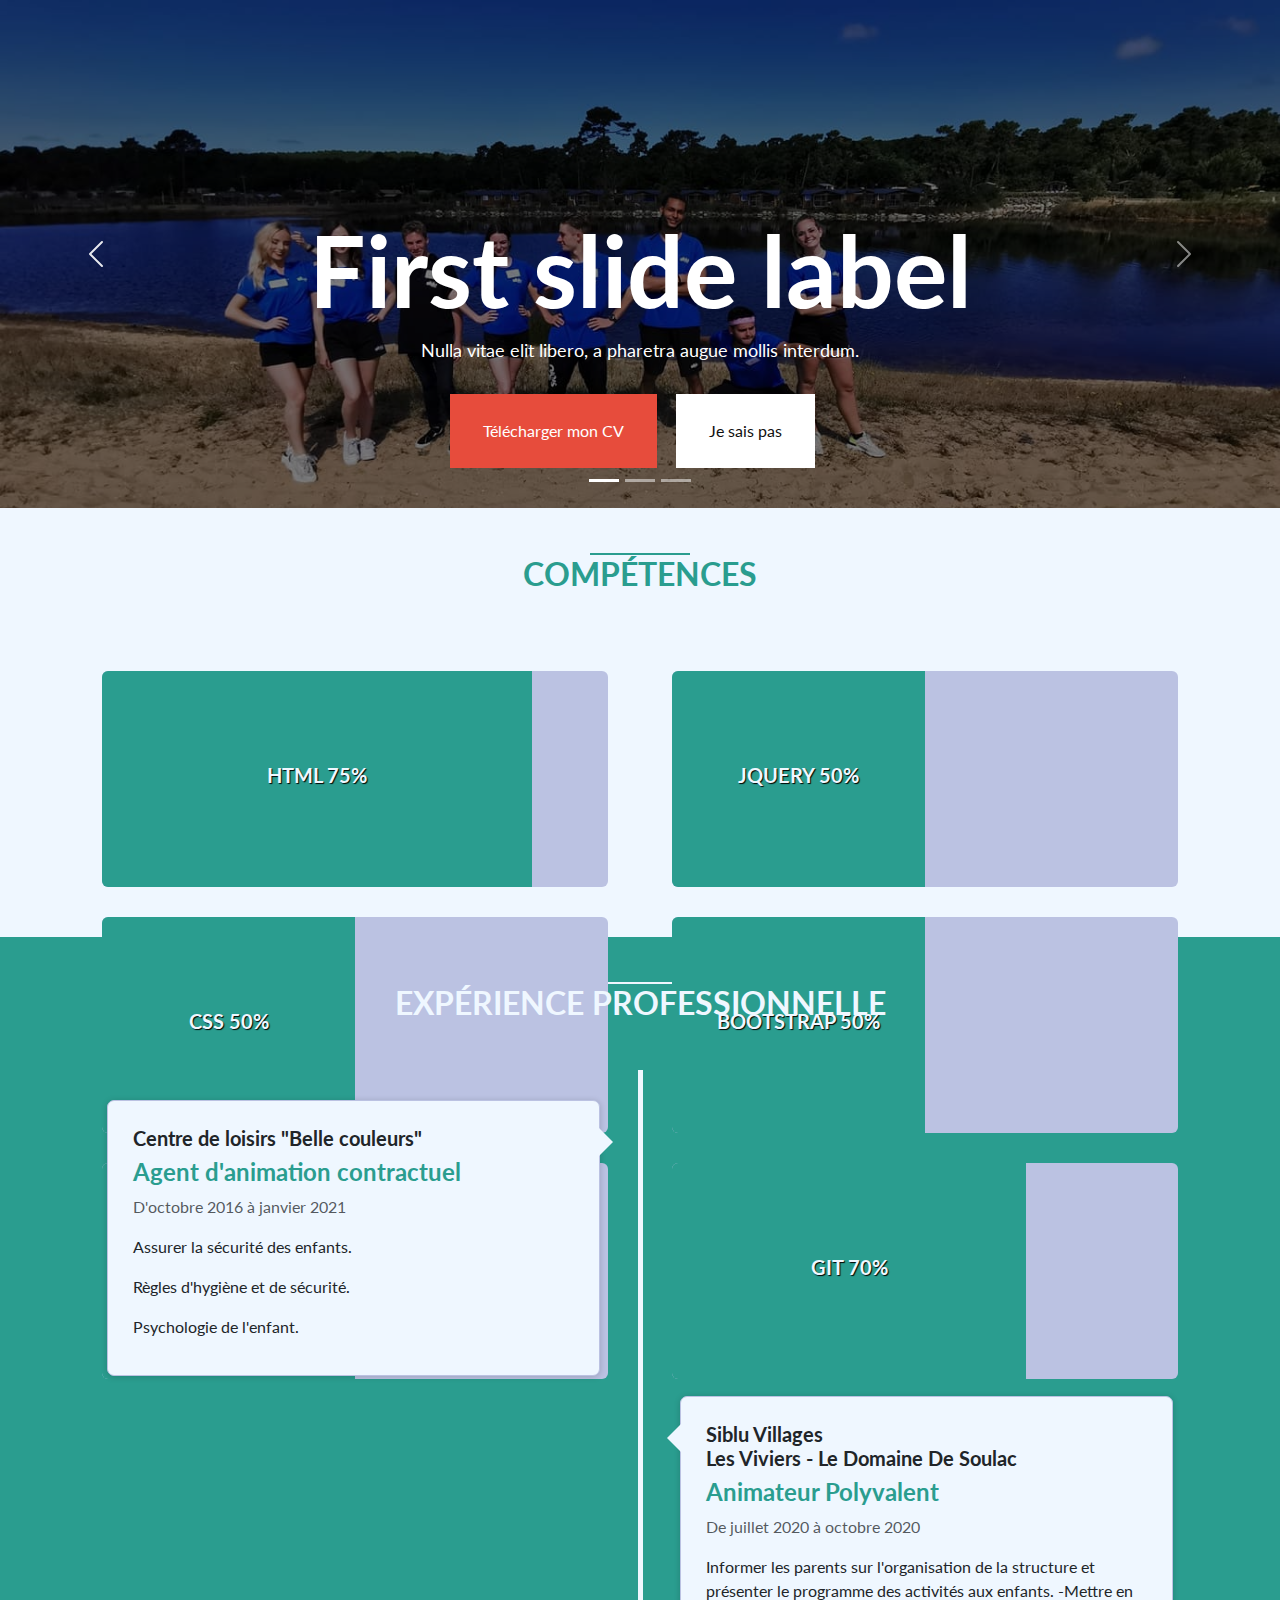
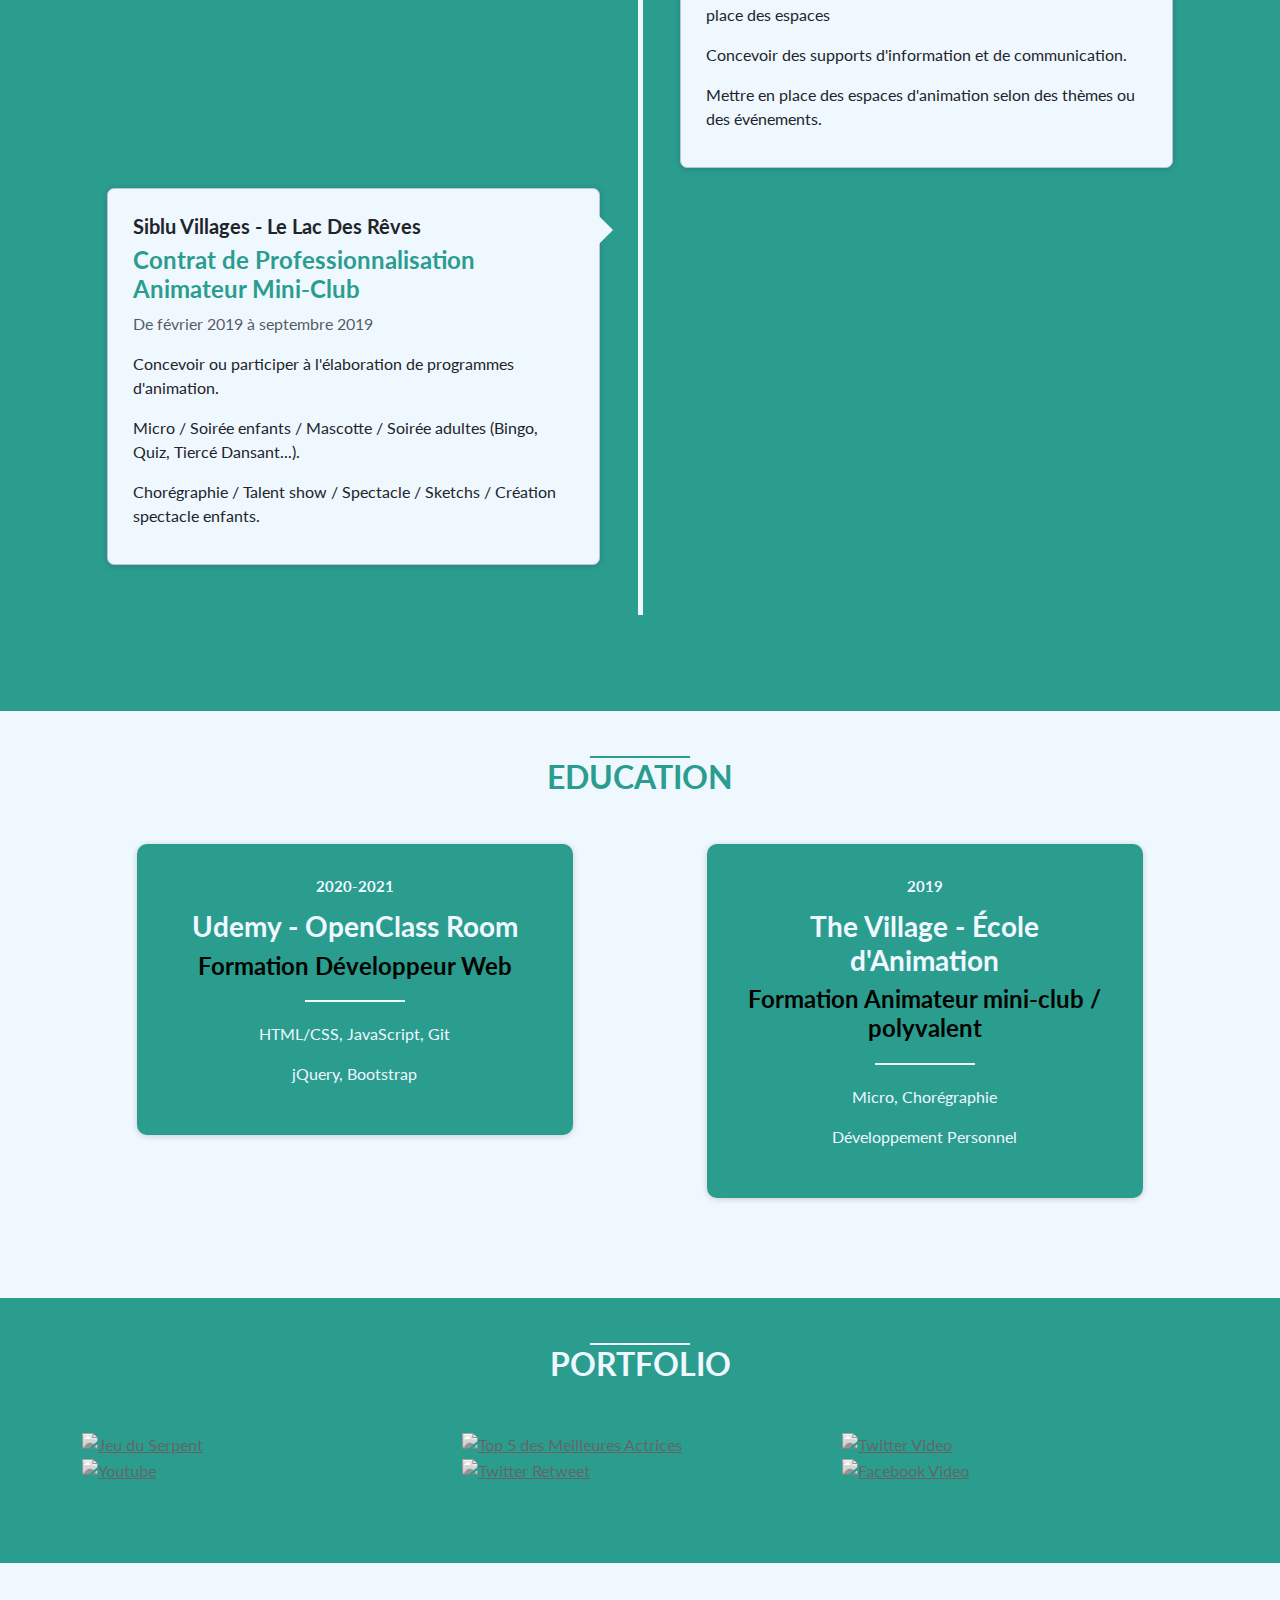
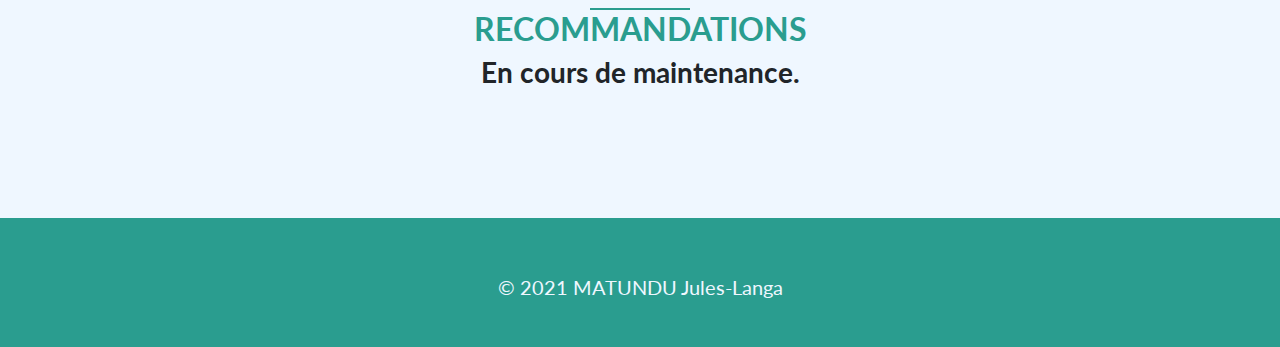
==== SiteAnim/anim.html @ 3e9ed176 "-Réorganisation des fichiers. -Modif transition. Modit site dev : Porfolio, Ajout btn accueil sur na" ====
<!DOCTYPE html>
<html lang="en">
  <head>
    <meta charset="UTF-8" />
    <meta name="viewport" content="width=device-width, initial-scale=1.0" />
    <script src="https://ajax.googleapis.com/ajax/libs/jquery/3.5.1/jquery.min.js"></script>
    <link
      href="https://cdn.jsdelivr.net/npm/bootstrap@5.0.0-beta1/dist/css/bootstrap.min.css"
      rel="stylesheet"
    />
    <script src="https://cdn.jsdelivr.net/npm/bootstrap@5.0.0-beta1/dist/js/bootstrap.bundle.min.js"></script>
    <link
      href="http://fonts.googleapis.com/css?family=Lato"
      rel="stylesheet"
      type="text/css"
    />
    <link rel="stylesheet" href="styleAnim.css" />
    <script src="script.js"></script>
    <link rel="stylesheet" href="plugins/Animsition/animsition.min.css" />
    <script src="plugins/Animsition/animsition.min.js"></script>
    <title>CV Animation - Matundu Jules</title>
  </head>
  <body
    class="animsition"
    data-animsition-in-class="fade-in-right"
    data-animsition-in-duration="1000"
    data-animsition-out-class="fade-out-right"
    data-animsition-out-duration="800"
  >
    <!-- CAROUSEL -->
    <div
      id="carouselExampleCaptions"
      class="carousel slide"
      data-bs-ride="carousel"
    >
      <ol class="carousel-indicators">
        <li
          data-bs-target="#carouselExampleCaptions"
          data-bs-slide-to="0"
          class="active"
        ></li>
        <li data-bs-target="#carouselExampleCaptions" data-bs-slide-to="1"></li>
        <li data-bs-target="#carouselExampleCaptions" data-bs-slide-to="2"></li>
      </ol>
      <div class="carousel-inner">
        <div class="carousel-item active item">
          <img src="img/banniereCV1.jpg" class="d-block w-100" alt="..." />
          <div class="carousel-caption d-none d-md-block">
            <h5>First slide label</h5>
            <p>Nulla vitae elit libero, a pharetra augue mollis interdum.</p>

            <div class="slider-btn">
              <button class="btn btn-1">Télécharger mon CV</button>
              <button class="btn btn-2">Je sais pas</button>
            </div>
          </div>
        </div>
        <div class="carousel-item item">
          <img src="img/banniereCV2.jpg" class="d-block w-100" alt="..." />
          <div class="carousel-caption d-none d-md-block">
            <h5>Second slide label</h5>
            <p>Lorem ipsum dolor sit amet, consectetur adipiscing elit.</p>

            <div class="slider-btn">
              <button class="btn btn-1">Télécharger mon CV</button>
              <button class="btn btn-2">Je sais pas</button>
            </div>
          </div>
        </div>
        <div class="carousel-item item">
          <img src="img/banniereCV3.jpg" class="d-block w-100" alt="..." />
          <div class="carousel-caption d-none d-md-block">
            <h5>Third slide label</h5>
            <p>Praesent commodo magna, vel scelerisque nisl consectetur.</p>

            <div class="slider-btn">
              <button class="btn btn-1">Télécharger mon CV</button>
              <button class="btn btn-2">Je sais pas</button>
            </div>
          </div>
        </div>
      </div>
      <a
        class="carousel-control-prev"
        href="#carouselExampleCaptions"
        role="button"
        data-bs-slide="prev"
      >
        <span class="carousel-control-prev-icon" aria-hidden="true"></span>
        <span class="visually-hidden">Previous</span>
      </a>
      <a
        class="carousel-control-next"
        href="#carouselExampleCaptions"
        role="button"
        data-bs-slide="next"
      >
        <span class="carousel-control-next-icon" aria-hidden="true"></span>
        <span class="visually-hidden">Next</span>
      </a>
    </div>
    <section id="skills" class="startHide">
      <div class="green-divider"></div>
      <div class="heading">
        <h2>Compétences</h2>
      </div>
      <div class="container">
        <div class="row">
          <div class="col-md-6">
            <div class="progress">
              <div
                class="progress-bar"
                role="progressbar"
                aria-valuenow="75"
                aria-valuemin="0"
                aria-valuemax="100"
                style="width: 85%"
              >
                <h5>HTML 75%</h5>
              </div>
            </div>
            <div class="progress">
              <div
                class="progress-bar"
                role="progressbar"
                aria-valuenow="50"
                aria-valuemin="0"
                aria-valuemax="100"
                style="width: 50%"
              >
                <h5>CSS 50%</h5>
              </div>
            </div>
            <div class="progress">
              <div
                class="progress-bar"
                role="progressbar"
                aria-valuenow="50"
                aria-valuemin="0"
                aria-valuemax="100"
                style="width: 50%"
              >
                <h5>JAVASCRIPT 50%</h5>
              </div>
            </div>
          </div>
          <div class="col-md-6">
            <div class="progress">
              <div
                class="progress-bar"
                role="progressbar"
                aria-valuenow="50"
                aria-valuemin="0"
                aria-valuemax="100"
                style="width: 50%"
              >
                <h5>JQUERY 50%</h5>
              </div>
            </div>
            <div class="progress">
              <div
                class="progress-bar"
                role="progressbar"
                aria-valuenow="50"
                aria-valuemin="0"
                aria-valuemax="100"
                style="width: 50%"
              >
                <h5>BOOTSTRAP 50%</h5>
              </div>
            </div>
            <div class="progress">
              <div
                class="progress-bar"
                role="progressbar"
                aria-valuenow="70"
                aria-valuemin="0"
                aria-valuemax="100"
                style="width: 70%"
              >
                <h5>GIT 70%</h5>
              </div>
            </div>
          </div>
        </div>
      </div>
    </section>

    <section id="experience" class="startHide">
      <div class="container">
        <div class="white-divider"></div>
        <div class="heading">
          <h2>Expérience Professionnelle</h2>
        </div>
        <ul class="timeline">
          <li>
            <div class="timeline-badge">
              <span class="glyphicon glyphicon-briefcase"></span>
            </div>
            <div class="timeline-panel-container">
              <div class="timeline-panel">
                <div class="timeline-heading">
                  <h3>Centre de loisirs "Belle couleurs"</h3>
                  <h4>Agent d'animation contractuel</h4>
                  <p class="text-muted">
                    <small class="glyphicon glyphicon-time"></small> D'octobre
                    2016 à janvier 2021
                  </p>
                </div>
                <div class="timeline-body">
                  <p>Assurer la sécurité des enfants.</p>
                  <p>Règles d'hygiène et de sécurité.</p>
                  <p>Psychologie de l'enfant.</p>
                </div>
              </div>
            </div>
          </li>
          <li>
            <div class="timeline-badge">
              <span class="glyphicon glyphicon-briefcase"></span>
            </div>
            <div class="timeline-panel-container-inverted">
              <div class="timeline-panel">
                <div class="timeline-heading">
                  <h3>
                    Siblu Villages<br />
                    Les Viviers - Le Domaine De Soulac
                  </h3>
                  <h4>Animateur Polyvalent</h4>
                  <p class="text-muted">
                    <small class="glyphicon glyphicon-time"></small> De juillet
                    2020 à octobre 2020
                  </p>
                </div>
                <div class="timeline-body">
                  <p>
                    Informer les parents sur l'organisation de la structure et
                    présenter le programme des activités aux enfants. -Mettre en
                    place des espaces
                  </p>
                  <p>
                    Concevoir des supports d'information et de communication.
                  </p>
                  <p>
                    Mettre en place des espaces d'animation selon des thèmes ou
                    des événements.
                  </p>
                </div>
              </div>
            </div>
          </li>
          <li>
            <div class="timeline-badge">
              <span class="glyphicon glyphicon-briefcase"></span>
            </div>
            <div class="timeline-panel-container">
              <div class="timeline-panel">
                <div class="timeline-heading">
                  <h3>Siblu Villages - Le Lac Des Rêves</h3>
                  <h4>
                    Contrat de Professionnalisation<br />Animateur Mini-Club
                  </h4>
                  <p class="text-muted">
                    <small class="glyphicon glyphicon-time"></small> De février
                    2019 à septembre 2019
                  </p>
                </div>
                <div class="timeline-body">
                  <p>
                    Concevoir ou participer à l'élaboration de programmes
                    d'animation.
                  </p>
                  <p>
                    Micro / Soirée enfants / Mascotte / Soirée adultes (Bingo,
                    Quiz, Tiercé Dansant...).
                  </p>
                  <p>
                    Chorégraphie / Talent show / Spectacle / Sketchs / Création
                    spectacle enfants.
                  </p>
                </div>
              </div>
            </div>
          </li>
        </ul>
      </div>
    </section>

    <section id="education" class="startHide">
      <div class="container">
        <div class="green-divider"></div>
        <div class="heading">
          <h2>Education</h2>
        </div>
        <div class="row">
          <div class="col-sm-6">
            <div class="education-block">
              <h5>2020-2021</h5>
              <span class="glyphicon glyphicon-education"></span>
              <h3>Udemy - OpenClass Room</h3>
              <h4>Formation Développeur Web</h4>
              <div class="white-divider"></div>
              <p>HTML/CSS, JavaScript, Git</p>
              <p>jQuery, Bootstrap</p>
            </div>
          </div>
          <div class="col-sm-6">
            <div class="education-block">
              <h5>2019</h5>
              <span class="glyphicon glyphicon-education"></span>
              <h3>The Village - École d'Animation</h3>
              <h4>Formation Animateur mini-club / polyvalent</h4>
              <div class="white-divider"></div>
              <p>Micro, Chorégraphie</p>
              <p>Développement Personnel</p>
            </div>
          </div>
        </div>
      </div>
    </section>

    <section id="portfolio" class="startHide">
      <div class="container">
        <div class="white-divider"></div>
        <div class="heading">
          <h2>Portfolio</h2>
        </div>

        <div class="row">
          <div class="col-sm-4">
            <a
              href="projets/Jeux - Snake/index.html"
              target="_blank"
              class="thumbnail"
            >
              <img src="img/snake.PNG" alt="Jeu du Serpent" />
            </a>
          </div>
          <div class="col-sm-4">
            <a
              href="projets/Projet_Top5MeilleuresActrices/index.html"
              target="_blank"
              class="thumbnail"
            >
              <img
                src="img/top5actrices.png"
                alt="Top 5 des Meilleures Actrices"
              />
            </a>
          </div>
          <div class="col-sm-4">
            <a href="http://www.twitter.com" target="_blank" class="thumbnail">
              <img src="img/twitter_video.png" alt="Twitter Video" />
            </a>
          </div>
        </div>

        <div class="row">
          <div class="col-sm-4">
            <a href="http://www.youtube.com" target="_blank" class="thumbnail">
              <img src="img/youtube.png" alt="Youtube" />
            </a>
          </div>
          <div class="col-sm-4">
            <a href="http://www.twitter.com" target="_blank" class="thumbnail">
              <img src="img/twitter_retweet.png" alt="Twitter Retweet" />
            </a>
          </div>
          <div class="col-sm-4">
            <a href="http://www.facebook.com" target="_blank" class="thumbnail">
              <img src="img/facebook_video.png" alt="Facebook Video" />
            </a>
          </div>
        </div>
      </div>
    </section>

    <section id="recommandations" class="startHide">
      <div class="container">
        <div class="green-divider"></div>
        <div class="heading">
          <h2>Recommandations</h2>
          <h3>En cours de maintenance.</h3>
        </div>
      </div>
    </section>

    <footer class="text-center startHide">
      <a href="#about"><span class="glyphicon glyphicon-chevron-up"></span></a>
      <h5>© 2021 MATUNDU Jules-Langa</h5>
    </footer>
  </body>
</html>
---- SiteAnim/styleAnim.css ----
/* GENERAL */

body {
  font-family: "Lato", sans-serif;
  background: #eff7ff;
}

h1,
h2,
h3,
h4,
h5,
h6 {
  font-weight: bold;
}

ul,
ol {
  list-style: none;
}

section {
  padding: 45px 0 80px 0;
}

section .heading {
  text-align: center;
  padding-bottom: 40px;
}
section .heading h2 {
  text-transform: uppercase;
}

.green-divider {
  width: 100px;
  height: 2px;
  background: #2a9d8f;
  margin: 0 auto;
}

.white-divider {
  width: 100px;
  height: 2px;
  background: #eff7ff;
  margin: 0 auto;
}

/* MENU */

/* --- CAROUSEL --- */
.item img {
  background: no-repeat center center;
  background-size: 100%;
}

.carousel-item::before {
  content: " ";
  display: block;
  position: absolute;
  top: 0;
  left: 0;
  bottom: 0;
  right: 0;
  background: #000;
  opacity: 0.5;
}

.carousel-caption {
}

.carousel-caption h5 {
  font-size: 100px;
  font-weight: 700;
}

.carousel-caption p {
  font-size: 18px;
  top: 2rem;
}

.slider-btn {
  margin-top: 30px;
}

.slider-btn .btn {
  background-color: #e74c3c;
  color: white;
  border-radius: 0;
  padding: 1.5rem 2rem;
  font-size: 1rem;
  margin-right: 15px;
}

.slider-btn .btn-2 {
  color: #111010;
  background-color: white;
}

/* SECTION ABOUT 6 CAROUSEL*/
#about {
  padding-left: 0;
  padding-right: 0;
}
#about .heading {
  padding-bottom: 0;
}

#about .heading h1 {
  color: #eff7ff;
  text-transform: uppercase;
  text-shadow: 1px 1px 2px #010400;
  font-size: 40px !important;
}

#about .heading h3 {
  color: #eff7ff;
  text-transform: uppercase;
  text-shadow: 1px 1px 2px #010400;
  font-size: 22px !important;
}

.button1 {
  font-weight: bold;
  text-transform: uppercase;
  color: #eff7ff;
  border: 1px solid #eff7ff;
  display: inline-block;
  margin-top: 20px;
  padding: 18px 50px;
  border-radius: 3px;
  transition: all 0.3s ease-in 0s;
}

.button1:hover {
  background: #eff7ff;
  color: #2a9d8f;
  text-decoration: none;
}

/* COMPETENCES SKILLS */

#skills {
  background: #eff7ff;
}

#skills .heading h2 {
  color: #2a9d8f;
}

#skills .progress {
  height: 100%;
  margin: 30px 20px;
  background: #bbc2e2;
}

#skills .progress-bar {
  background: #2a9d8f;
}

#skills .progress h5 {
  text-shadow: 1px 1px 1px #010400;
  color: #eff7ff;
}

/* EXPERIENCE */

#experience {
  background: #2a9d8f;
}

#experience .heading h2 {
  color: #eff7ff;
}

.timeline {
  padding: 30px 10px;
  position: relative;
}

.timeline:before {
  top: 0;
  bottom: 0;
  position: absolute;
  content: " ";
  width: 5px;
  background: #eff7ff;
  left: 50%;
  margin-left: -2.5px;
}

.timeline > li {
  margin-bottom: 20px;
  position: relative;
}

.timeline > li:after {
  clear: both;
}

.timeline > li:before,
.timeline > li:after {
  content: " ";
  display: table;
}

.timeline li .timeline-badge {
  color: #2a9d8f;
  width: 50px;
  line-height: 50px;
  font-size: 20px;
  text-align: center;
  position: absolute;
  top: 16px;
  left: 50%;
  margin-left: -25px;
  background: #eff7ff;
  border-radius: 50%;
}

.timeline-panel-container {
  width: 50%;
  float: left;
}

.timeline-panel-container-inverted {
  width: 50%;
  float: right;
}

.timeline-panel {
  width: 90%;
  float: right;
  margin-right: 40px;
  border: 1px solid #bbc2e2;
  border-radius: 7px;
  padding: 20px 25px;
  position: relative;
  box-shadow: 0 1px 6px rgba(0, 0, 0, 0.175);
  background: #eff7ff;
}

.timeline-panel-container-inverted .timeline-panel {
  float: left;
  margin-left: 40px;
}

.timeline-panel:after {
  position: absolute;
  top: 27px;
  right: -14px;
  display: inline-block;
  border-top: 14px solid transparent;
  border-left: 14px solid #eff7ff;
  border-right: 0 solid #eff7ff;
  border-bottom: 14px solid transparent;
  content: " ";
}

.timeline-panel-container-inverted .timeline-panel:after {
  border-left-width: 0;
  border-right-width: 14px;
  left: -14px;
  right: auto;
}

.timeline-heading h3 {
  margin-top: 5px;
  font-size: 20px;
}

.timeline-heading h4 {
  color: #2a9d8f;
}

/* EDUCATION */

#education {
  background: #eff7ff;
}

#education .heading h2 {
  color: #2a9d8f;
}

.education-block {
  width: 80%;
  margin: 0 auto;
  text-align: center;
  padding: 30px;
  background: #2a9d8f;
  border-radius: 10px;
  border: 3px solid #2a9d8f;
  margin-bottom: 20px;
  box-shadow: 0px 1px 6px rgba(0, 0, 0, 0.175);
}

.education-block h5 {
  color: #eff7ff;
  font-size: 15px;
  margin-bottom: 15px;
}

.education-block .glyphicon {
  font-size: 40px;
  color: #eff7ff;
}

.education-block h3 {
  color: #eff7ff;
}

.education-block h4 {
  margin-bottom: 20px;
  color: #010400;
  font-weight: bold;
}

.education-block p {
  color: #eff7ff;
}

.education-block .white-divider {
  margin-bottom: 20px;
}

/* PORTFOLIO */

#portfolio {
  background: #2a9d8f;
}

#portfolio .heading h2 {
  color: #eff7ff;
}

#portfolio .thumbnail img {
  width: 100%;
  height: 100%;
  filter: grayscale(100%);
  -webkit-filter: grayscale(100%);
}

#portfolio .thumbnail img:hover {
  filter: none;
  -webkit-filter: none;
}

/* RECOMMANDATIONS */

#recommandations {
  background: #eff7ff;
}

#recommandations .heading h2 {
  color: #2a9d8f;
}

/* FOOTER */

footer {
  background: #2a9d8f;
  padding: 20px 0 40px;
}

footer .glyphicon {
  font-size: 25px;
  margin: 20px;
  color: #eff7ff;
  height: 36px;
}

footer .glyphicon:hover {
  font-size: 27px;
}

footer h5 {
  color: #eff7ff;
  font-weight: normal;
}
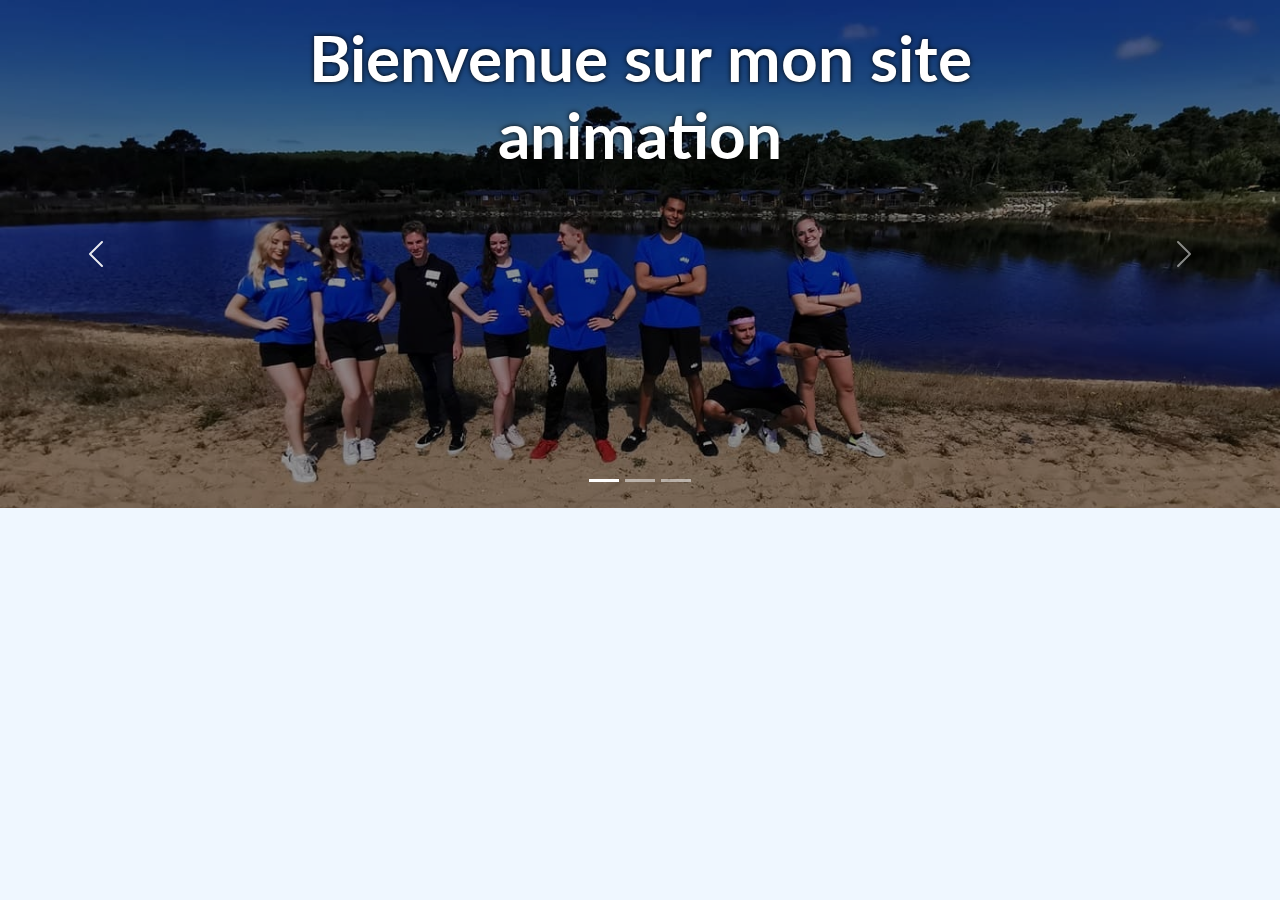
==== commit 4ed28348: "Modification du carousel sur le site animation" ====
--- a/SiteAnim/anim.html
+++ b/SiteAnim/anim.html
@@ -1,31 +1,33 @@
 <!DOCTYPE html>
 <html lang="en">
   <head>
+    <title>CV Animation - Matundu Jules</title>
     <meta charset="UTF-8" />
     <meta name="viewport" content="width=device-width, initial-scale=1.0" />
+    <!-- jQuery -->
     <script src="https://ajax.googleapis.com/ajax/libs/jquery/3.5.1/jquery.min.js"></script>
+
+    <!-- Bootstrap -->
     <link
       href="https://cdn.jsdelivr.net/npm/bootstrap@5.0.0-beta1/dist/css/bootstrap.min.css"
       rel="stylesheet"
     />
     <script src="https://cdn.jsdelivr.net/npm/bootstrap@5.0.0-beta1/dist/js/bootstrap.bundle.min.js"></script>
-    <link
-      href="http://fonts.googleapis.com/css?family=Lato"
-      rel="stylesheet"
-      type="text/css"
-    />
+
+    <!-- CSS -->
     <link rel="stylesheet" href="styleAnim.css" />
-    <script src="script.js"></script>
-    <link rel="stylesheet" href="plugins/Animsition/animsition.min.css" />
-    <script src="plugins/Animsition/animsition.min.js"></script>
-    <title>CV Animation - Matundu Jules</title>
+
+    <!-- JS -->
+    <script src="../script.js"></script>
+
+    <!-- Animsition -->
+    <link rel="stylesheet" href="../plugins/Animsition/animsition.min.css" />
+    <script src="../plugins/Animsition/animsition.min.js"></script>
   </head>
   <body
     class="animsition"
     data-animsition-in-class="fade-in-right"
     data-animsition-in-duration="1000"
-    data-animsition-out-class="fade-out-right"
-    data-animsition-out-duration="800"
   >
     <!-- CAROUSEL -->
     <div
@@ -33,7 +35,7 @@
       class="carousel slide"
       data-bs-ride="carousel"
     >
-      <ol class="carousel-indicators">
+      <ol class="carousel-indicators d-none d-md-inline-flex">
         <li
           data-bs-target="#carouselExampleCaptions"
           data-bs-slide-to="0"
@@ -43,45 +45,50 @@
         <li data-bs-target="#carouselExampleCaptions" data-bs-slide-to="2"></li>
       </ol>
       <div class="carousel-inner">
-        <div class="carousel-item active item">
+        <div class="carousel-item active">
           <img src="img/banniereCV1.jpg" class="d-block w-100" alt="..." />
-          <div class="carousel-caption d-none d-md-block">
-            <h5>First slide label</h5>
-            <p>Nulla vitae elit libero, a pharetra augue mollis interdum.</p>
-
-            <div class="slider-btn">
-              <button class="btn btn-1">Télécharger mon CV</button>
-              <button class="btn btn-2">Je sais pas</button>
-            </div>
+          <div
+            class="carousel-caption d-md-flex h-100 top-0 flex-column justify-content-start"
+          >
+            <h5>Bienvenue sur mon site animation</h5>
+            <p></p>
           </div>
         </div>
         <div class="carousel-item item">
           <img src="img/banniereCV2.jpg" class="d-block w-100" alt="..." />
-          <div class="carousel-caption d-none d-md-block">
-            <h5>Second slide label</h5>
-            <p>Lorem ipsum dolor sit amet, consectetur adipiscing elit.</p>
+          <div
+            class="carousel-caption d-md-flex h-100 top-0 flex-column justify-content-center"
+          >
+            <h5>Mon expérience</h5>
+            <p>
+              J'apprend actuellement à coder des sites web en autodidacte, du
+              coup toutes les catégories du site ne sont pas encore au point car
+              il me reste un tas de choses à apprendre et à découvrir dans
+              l'univers du web.<br />Alors je te propose de télécharger mon CV
+              pour le moment.
+            </p>
 
             <div class="slider-btn">
               <button class="btn btn-1">Télécharger mon CV</button>
-              <button class="btn btn-2">Je sais pas</button>
             </div>
           </div>
         </div>
         <div class="carousel-item item">
           <img src="img/banniereCV3.jpg" class="d-block w-100" alt="..." />
-          <div class="carousel-caption d-none d-md-block">
-            <h5>Third slide label</h5>
-            <p>Praesent commodo magna, vel scelerisque nisl consectetur.</p>
+          <div
+            class="carousel-caption d-md-flex h-100 top-0 flex-column justify-content-center"
+          >
+            <h5>Découvre mes saisons en photos</h5>
+            <p>Lorem ipsum dolor sit amet, consectetur adipiscing elit.</p>
 
             <div class="slider-btn">
               <button class="btn btn-1">Télécharger mon CV</button>
-              <button class="btn btn-2">Je sais pas</button>
             </div>
           </div>
         </div>
       </div>
       <a
-        class="carousel-control-prev"
+        class="carousel-control-prev d-none d-md-inline-flex"
         href="#carouselExampleCaptions"
         role="button"
         data-bs-slide="prev"
@@ -90,7 +97,7 @@
         <span class="visually-hidden">Previous</span>
       </a>
       <a
-        class="carousel-control-next"
+        class="carousel-control-next d-none d-md-inline-flex"
         href="#carouselExampleCaptions"
         role="button"
         data-bs-slide="next"
@@ -99,295 +106,5 @@
         <span class="visually-hidden">Next</span>
       </a>
     </div>
-    <section id="skills" class="startHide">
-      <div class="green-divider"></div>
-      <div class="heading">
-        <h2>Compétences</h2>
-      </div>
-      <div class="container">
-        <div class="row">
-          <div class="col-md-6">
-            <div class="progress">
-              <div
-                class="progress-bar"
-                role="progressbar"
-                aria-valuenow="75"
-                aria-valuemin="0"
-                aria-valuemax="100"
-                style="width: 85%"
-              >
-                <h5>HTML 75%</h5>
-              </div>
-            </div>
-            <div class="progress">
-              <div
-                class="progress-bar"
-                role="progressbar"
-                aria-valuenow="50"
-                aria-valuemin="0"
-                aria-valuemax="100"
-                style="width: 50%"
-              >
-                <h5>CSS 50%</h5>
-              </div>
-            </div>
-            <div class="progress">
-              <div
-                class="progress-bar"
-                role="progressbar"
-                aria-valuenow="50"
-                aria-valuemin="0"
-                aria-valuemax="100"
-                style="width: 50%"
-              >
-                <h5>JAVASCRIPT 50%</h5>
-              </div>
-            </div>
-          </div>
-          <div class="col-md-6">
-            <div class="progress">
-              <div
-                class="progress-bar"
-                role="progressbar"
-                aria-valuenow="50"
-                aria-valuemin="0"
-                aria-valuemax="100"
-                style="width: 50%"
-              >
-                <h5>JQUERY 50%</h5>
-              </div>
-            </div>
-            <div class="progress">
-              <div
-                class="progress-bar"
-                role="progressbar"
-                aria-valuenow="50"
-                aria-valuemin="0"
-                aria-valuemax="100"
-                style="width: 50%"
-              >
-                <h5>BOOTSTRAP 50%</h5>
-              </div>
-            </div>
-            <div class="progress">
-              <div
-                class="progress-bar"
-                role="progressbar"
-                aria-valuenow="70"
-                aria-valuemin="0"
-                aria-valuemax="100"
-                style="width: 70%"
-              >
-                <h5>GIT 70%</h5>
-              </div>
-            </div>
-          </div>
-        </div>
-      </div>
-    </section>
-
-    <section id="experience" class="startHide">
-      <div class="container">
-        <div class="white-divider"></div>
-        <div class="heading">
-          <h2>Expérience Professionnelle</h2>
-        </div>
-        <ul class="timeline">
-          <li>
-            <div class="timeline-badge">
-              <span class="glyphicon glyphicon-briefcase"></span>
-            </div>
-            <div class="timeline-panel-container">
-              <div class="timeline-panel">
-                <div class="timeline-heading">
-                  <h3>Centre de loisirs "Belle couleurs"</h3>
-                  <h4>Agent d'animation contractuel</h4>
-                  <p class="text-muted">
-                    <small class="glyphicon glyphicon-time"></small> D'octobre
-                    2016 à janvier 2021
-                  </p>
-                </div>
-                <div class="timeline-body">
-                  <p>Assurer la sécurité des enfants.</p>
-                  <p>Règles d'hygiène et de sécurité.</p>
-                  <p>Psychologie de l'enfant.</p>
-                </div>
-              </div>
-            </div>
-          </li>
-          <li>
-            <div class="timeline-badge">
-              <span class="glyphicon glyphicon-briefcase"></span>
-            </div>
-            <div class="timeline-panel-container-inverted">
-              <div class="timeline-panel">
-                <div class="timeline-heading">
-                  <h3>
-                    Siblu Villages<br />
-                    Les Viviers - Le Domaine De Soulac
-                  </h3>
-                  <h4>Animateur Polyvalent</h4>
-                  <p class="text-muted">
-                    <small class="glyphicon glyphicon-time"></small> De juillet
-                    2020 à octobre 2020
-                  </p>
-                </div>
-                <div class="timeline-body">
-                  <p>
-                    Informer les parents sur l'organisation de la structure et
-                    présenter le programme des activités aux enfants. -Mettre en
-                    place des espaces
-                  </p>
-                  <p>
-                    Concevoir des supports d'information et de communication.
-                  </p>
-                  <p>
-                    Mettre en place des espaces d'animation selon des thèmes ou
-                    des événements.
-                  </p>
-                </div>
-              </div>
-            </div>
-          </li>
-          <li>
-            <div class="timeline-badge">
-              <span class="glyphicon glyphicon-briefcase"></span>
-            </div>
-            <div class="timeline-panel-container">
-              <div class="timeline-panel">
-                <div class="timeline-heading">
-                  <h3>Siblu Villages - Le Lac Des Rêves</h3>
-                  <h4>
-                    Contrat de Professionnalisation<br />Animateur Mini-Club
-                  </h4>
-                  <p class="text-muted">
-                    <small class="glyphicon glyphicon-time"></small> De février
-                    2019 à septembre 2019
-                  </p>
-                </div>
-                <div class="timeline-body">
-                  <p>
-                    Concevoir ou participer à l'élaboration de programmes
-                    d'animation.
-                  </p>
-                  <p>
-                    Micro / Soirée enfants / Mascotte / Soirée adultes (Bingo,
-                    Quiz, Tiercé Dansant...).
-                  </p>
-                  <p>
-                    Chorégraphie / Talent show / Spectacle / Sketchs / Création
-                    spectacle enfants.
-                  </p>
-                </div>
-              </div>
-            </div>
-          </li>
-        </ul>
-      </div>
-    </section>
-
-    <section id="education" class="startHide">
-      <div class="container">
-        <div class="green-divider"></div>
-        <div class="heading">
-          <h2>Education</h2>
-        </div>
-        <div class="row">
-          <div class="col-sm-6">
-            <div class="education-block">
-              <h5>2020-2021</h5>
-              <span class="glyphicon glyphicon-education"></span>
-              <h3>Udemy - OpenClass Room</h3>
-              <h4>Formation Développeur Web</h4>
-              <div class="white-divider"></div>
-              <p>HTML/CSS, JavaScript, Git</p>
-              <p>jQuery, Bootstrap</p>
-            </div>
-          </div>
-          <div class="col-sm-6">
-            <div class="education-block">
-              <h5>2019</h5>
-              <span class="glyphicon glyphicon-education"></span>
-              <h3>The Village - École d'Animation</h3>
-              <h4>Formation Animateur mini-club / polyvalent</h4>
-              <div class="white-divider"></div>
-              <p>Micro, Chorégraphie</p>
-              <p>Développement Personnel</p>
-            </div>
-          </div>
-        </div>
-      </div>
-    </section>
-
-    <section id="portfolio" class="startHide">
-      <div class="container">
-        <div class="white-divider"></div>
-        <div class="heading">
-          <h2>Portfolio</h2>
-        </div>
-
-        <div class="row">
-          <div class="col-sm-4">
-            <a
-              href="projets/Jeux - Snake/index.html"
-              target="_blank"
-              class="thumbnail"
-            >
-              <img src="img/snake.PNG" alt="Jeu du Serpent" />
-            </a>
-          </div>
-          <div class="col-sm-4">
-            <a
-              href="projets/Projet_Top5MeilleuresActrices/index.html"
-              target="_blank"
-              class="thumbnail"
-            >
-              <img
-                src="img/top5actrices.png"
-                alt="Top 5 des Meilleures Actrices"
-              />
-            </a>
-          </div>
-          <div class="col-sm-4">
-            <a href="http://www.twitter.com" target="_blank" class="thumbnail">
-              <img src="img/twitter_video.png" alt="Twitter Video" />
-            </a>
-          </div>
-        </div>
-
-        <div class="row">
-          <div class="col-sm-4">
-            <a href="http://www.youtube.com" target="_blank" class="thumbnail">
-              <img src="img/youtube.png" alt="Youtube" />
-            </a>
-          </div>
-          <div class="col-sm-4">
-            <a href="http://www.twitter.com" target="_blank" class="thumbnail">
-              <img src="img/twitter_retweet.png" alt="Twitter Retweet" />
-            </a>
-          </div>
-          <div class="col-sm-4">
-            <a href="http://www.facebook.com" target="_blank" class="thumbnail">
-              <img src="img/facebook_video.png" alt="Facebook Video" />
-            </a>
-          </div>
-        </div>
-      </div>
-    </section>
-
-    <section id="recommandations" class="startHide">
-      <div class="container">
-        <div class="green-divider"></div>
-        <div class="heading">
-          <h2>Recommandations</h2>
-          <h3>En cours de maintenance.</h3>
-        </div>
-      </div>
-    </section>
-
-    <footer class="text-center startHide">
-      <a href="#about"><span class="glyphicon glyphicon-chevron-up"></span></a>
-      <h5>© 2021 MATUNDU Jules-Langa</h5>
-    </footer>
   </body>
 </html>
--- a/SiteAnim/styleAnim.css
+++ b/SiteAnim/styleAnim.css
@@ -1,3 +1,6 @@
+/* FONTS */
+@import url("https://fonts.googleapis.com/css2?family=Lato&display=swap");
+
 /* GENERAL */
 
 body {
@@ -19,18 +22,6 @@
   list-style: none;
 }
 
-section {
-  padding: 45px 0 80px 0;
-}
-
-section .heading {
-  text-align: center;
-  padding-bottom: 40px;
-}
-section .heading h2 {
-  text-transform: uppercase;
-}
-
 .green-divider {
   width: 100px;
   height: 2px;
@@ -45,15 +36,11 @@
   margin: 0 auto;
 }
 
-/* MENU */
+/* --- MENU --- */
 
 /* --- CAROUSEL --- */
-.item img {
-  background: no-repeat center center;
-  background-size: 100%;
-}
 
-.carousel-item::before {
+.carousel-item:before {
   content: " ";
   display: block;
   position: absolute;
@@ -62,296 +49,31 @@
   bottom: 0;
   right: 0;
   background: #000;
-  opacity: 0.5;
-}
-
-.carousel-caption {
+  opacity: 0.4;
 }
 
 .carousel-caption h5 {
-  font-size: 100px;
-  font-weight: 700;
+  font-size: 5vw;
+  font-weight: bold;
+  text-shadow: 0px 0px 5px black;
 }
 
 .carousel-caption p {
-  font-size: 18px;
-  top: 2rem;
-}
-
-.slider-btn {
-  margin-top: 30px;
+  font-size: 1.5vw;
+  margin-bottom: 1em;
+  text-shadow: 1px 1px 2px black;
 }
 
 .slider-btn .btn {
-  background-color: #e74c3c;
-  color: white;
-  border-radius: 0;
-  padding: 1.5rem 2rem;
-  font-size: 1rem;
-  margin-right: 15px;
+  background-color: #2a9d8f;
+  color: #eff7ff;
+  border-radius: 2px;
+  padding: 0.5em 1em;
+  font-size: 1.3vw;
+  text-shadow: 1px 1px 2px black;
 }
-
-.slider-btn .btn-2 {
-  color: #111010;
-  background-color: white;
-}
-
-/* SECTION ABOUT 6 CAROUSEL*/
-#about {
-  padding-left: 0;
-  padding-right: 0;
-}
-#about .heading {
-  padding-bottom: 0;
-}
-
-#about .heading h1 {
-  color: #eff7ff;
-  text-transform: uppercase;
-  text-shadow: 1px 1px 2px #010400;
-  font-size: 40px !important;
-}
-
-#about .heading h3 {
-  color: #eff7ff;
-  text-transform: uppercase;
-  text-shadow: 1px 1px 2px #010400;
-  font-size: 22px !important;
-}
-
-.button1 {
-  font-weight: bold;
-  text-transform: uppercase;
-  color: #eff7ff;
-  border: 1px solid #eff7ff;
-  display: inline-block;
-  margin-top: 20px;
-  padding: 18px 50px;
-  border-radius: 3px;
-  transition: all 0.3s ease-in 0s;
-}
-
-.button1:hover {
-  background: #eff7ff;
-  color: #2a9d8f;
-  text-decoration: none;
-}
-
-/* COMPETENCES SKILLS */
-
-#skills {
-  background: #eff7ff;
-}
-
-#skills .heading h2 {
-  color: #2a9d8f;
-}
-
-#skills .progress {
-  height: 100%;
-  margin: 30px 20px;
-  background: #bbc2e2;
-}
-
-#skills .progress-bar {
-  background: #2a9d8f;
-}
-
-#skills .progress h5 {
-  text-shadow: 1px 1px 1px #010400;
-  color: #eff7ff;
-}
-
-/* EXPERIENCE */
-
-#experience {
-  background: #2a9d8f;
-}
-
-#experience .heading h2 {
-  color: #eff7ff;
-}
-
-.timeline {
-  padding: 30px 10px;
-  position: relative;
-}
-
-.timeline:before {
-  top: 0;
-  bottom: 0;
-  position: absolute;
-  content: " ";
-  width: 5px;
-  background: #eff7ff;
-  left: 50%;
-  margin-left: -2.5px;
-}
-
-.timeline > li {
-  margin-bottom: 20px;
-  position: relative;
-}
-
-.timeline > li:after {
-  clear: both;
-}
-
-.timeline > li:before,
-.timeline > li:after {
-  content: " ";
-  display: table;
-}
-
-.timeline li .timeline-badge {
-  color: #2a9d8f;
-  width: 50px;
-  line-height: 50px;
-  font-size: 20px;
-  text-align: center;
-  position: absolute;
-  top: 16px;
-  left: 50%;
-  margin-left: -25px;
-  background: #eff7ff;
-  border-radius: 50%;
-}
-
-.timeline-panel-container {
-  width: 50%;
-  float: left;
-}
-
-.timeline-panel-container-inverted {
-  width: 50%;
-  float: right;
-}
-
-.timeline-panel {
-  width: 90%;
-  float: right;
-  margin-right: 40px;
-  border: 1px solid #bbc2e2;
-  border-radius: 7px;
-  padding: 20px 25px;
-  position: relative;
-  box-shadow: 0 1px 6px rgba(0, 0, 0, 0.175);
-  background: #eff7ff;
-}
-
-.timeline-panel-container-inverted .timeline-panel {
-  float: left;
-  margin-left: 40px;
-}
-
-.timeline-panel:after {
-  position: absolute;
-  top: 27px;
-  right: -14px;
-  display: inline-block;
-  border-top: 14px solid transparent;
-  border-left: 14px solid #eff7ff;
-  border-right: 0 solid #eff7ff;
-  border-bottom: 14px solid transparent;
-  content: " ";
-}
-
-.timeline-panel-container-inverted .timeline-panel:after {
-  border-left-width: 0;
-  border-right-width: 14px;
-  left: -14px;
-  right: auto;
-}
-
-.timeline-heading h3 {
-  margin-top: 5px;
-  font-size: 20px;
-}
-
-.timeline-heading h4 {
-  color: #2a9d8f;
-}
-
-/* EDUCATION */
-
-#education {
-  background: #eff7ff;
-}
-
-#education .heading h2 {
-  color: #2a9d8f;
-}
-
-.education-block {
-  width: 80%;
-  margin: 0 auto;
-  text-align: center;
-  padding: 30px;
-  background: #2a9d8f;
-  border-radius: 10px;
-  border: 3px solid #2a9d8f;
-  margin-bottom: 20px;
-  box-shadow: 0px 1px 6px rgba(0, 0, 0, 0.175);
-}
-
-.education-block h5 {
-  color: #eff7ff;
-  font-size: 15px;
-  margin-bottom: 15px;
-}
-
-.education-block .glyphicon {
-  font-size: 40px;
-  color: #eff7ff;
-}
-
-.education-block h3 {
-  color: #eff7ff;
-}
-
-.education-block h4 {
-  margin-bottom: 20px;
-  color: #010400;
-  font-weight: bold;
-}
-
-.education-block p {
-  color: #eff7ff;
-}
-
-.education-block .white-divider {
-  margin-bottom: 20px;
-}
-
-/* PORTFOLIO */
-
-#portfolio {
-  background: #2a9d8f;
-}
-
-#portfolio .heading h2 {
-  color: #eff7ff;
-}
-
-#portfolio .thumbnail img {
-  width: 100%;
-  height: 100%;
-  filter: grayscale(100%);
-  -webkit-filter: grayscale(100%);
-}
-
-#portfolio .thumbnail img:hover {
-  filter: none;
-  -webkit-filter: none;
-}
-
-/* RECOMMANDATIONS */
-
-#recommandations {
-  background: #eff7ff;
-}
-
-#recommandations .heading h2 {
+.slider-btn .btn:hover {
+  background-color: #eff7ff;
   color: #2a9d8f;
 }
 
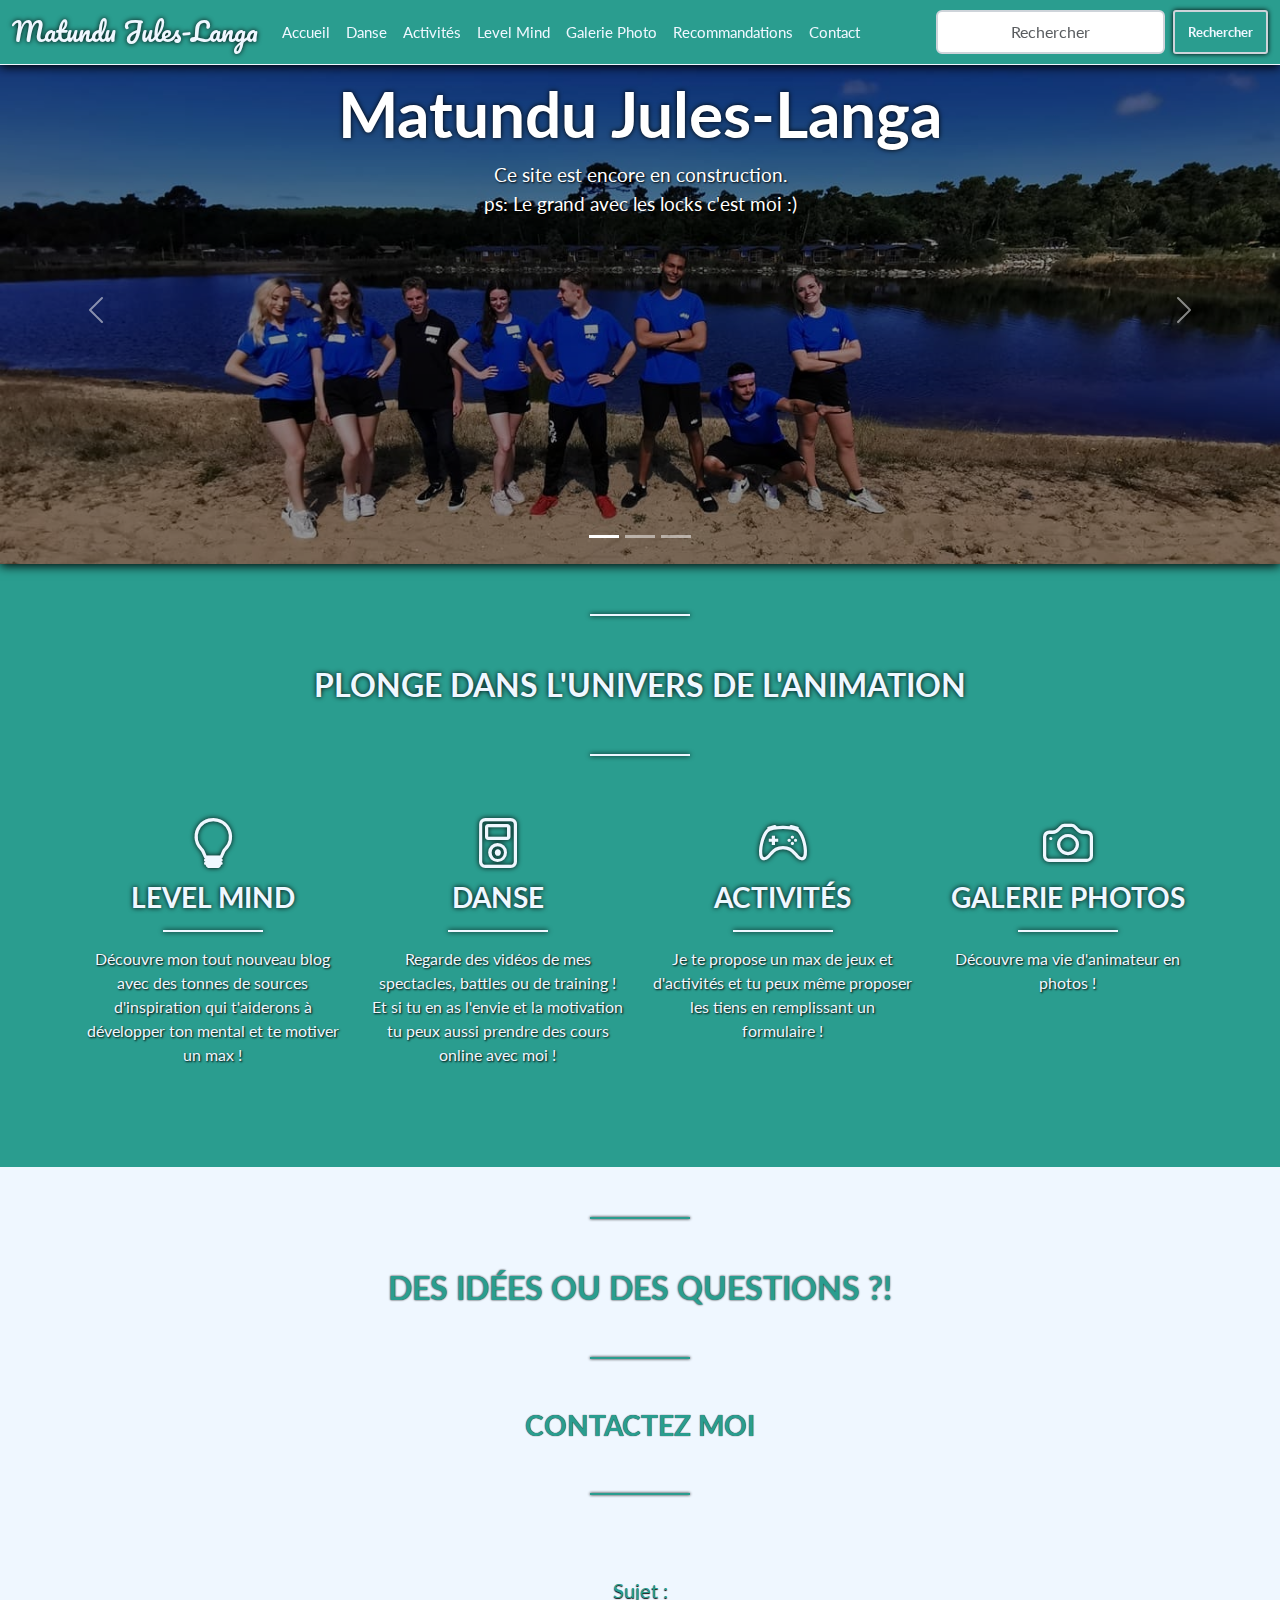
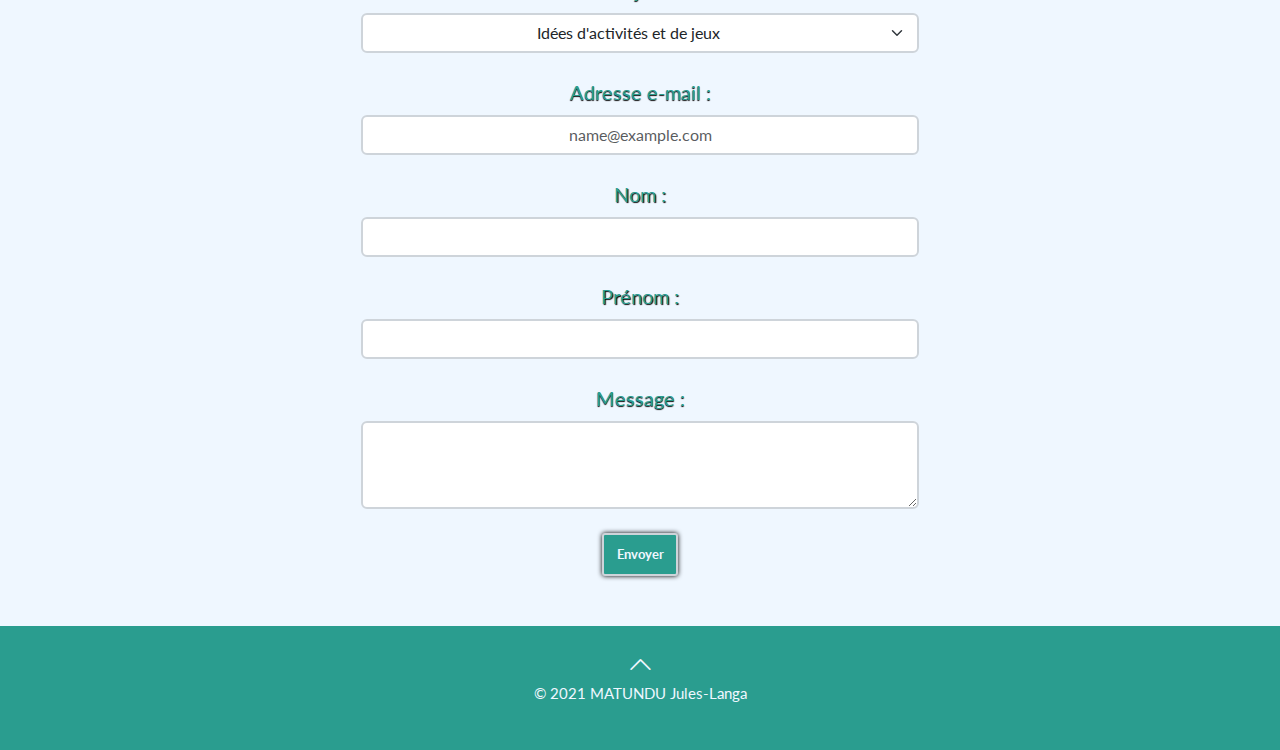
==== commit 733aac20: "Ajout Formulaire contact + footer" ====
--- a/SiteAnim/anim.html
+++ b/SiteAnim/anim.html
@@ -29,6 +29,65 @@
     data-animsition-in-class="fade-in-right"
     data-animsition-in-duration="1000"
   >
+    <!-- NAVBAR -->
+    <nav class="navbar navbar-expand-lg fixed-top navbar-dark">
+      <div class="container-fluid">
+        <a
+          class="navbar-brand animsition-link"
+          href="../index.html"
+          data-animsition-out-class="fade-out"
+          data-animsition-out-duration="1000"
+          >Matundu Jules-Langa</a
+        >
+        <button
+          class="navbar-toggler"
+          type="button"
+          data-bs-toggle="collapse"
+          data-bs-target="#navbarTogglerDemo02"
+          aria-controls="navbarTogglerDemo02"
+          aria-expanded="false"
+          aria-label="Toggle navigation"
+        >
+          <span class="navbar-toggler-icon"></span>
+        </button>
+        <div class="collapse navbar-collapse" id="navbarTogglerDemo02">
+          <ul class="navbar-nav me-auto mb-2 mb-lg-0">
+            <li class="nav-item">
+              <a class="nav-link active" aria-current="Accueil" href="anim.html"
+                >Accueil</a
+              >
+            </li>
+            <li class="nav-item">
+              <a class="nav-link" href="#">Danse</a>
+            </li>
+            <li class="nav-item">
+              <a class="nav-link" href="#">Activités</a>
+            </li>
+            <li class="nav-item">
+              <a class="nav-link" href="#">Level Mind</a>
+            </li>
+            <li class="nav-item">
+              <a class="nav-link" href="#">Galerie Photo</a>
+            </li>
+            <li class="nav-item">
+              <a class="nav-link" href="#">Recommandations</a>
+            </li>
+            <li class="nav-item">
+              <a class="nav-link" href="#">Contact</a>
+            </li>
+          </ul>
+          <form class="d-flex">
+            <input
+              class="form-control me-2"
+              type="Rechercher"
+              placeholder="Rechercher"
+              aria-label="Rechercher"
+            />
+            <button class="btn btn-outline" type="submit">Rechercher</button>
+          </form>
+        </div>
+      </div>
+    </nav>
     <!-- CAROUSEL -->
     <div
       id="carouselExampleCaptions"
@@ -50,8 +109,11 @@
           <div
             class="carousel-caption d-md-flex h-100 top-0 flex-column justify-content-start"
           >
-            <h5>Bienvenue sur mon site animation</h5>
-            <p></p>
+            <h5>Matundu Jules-Langa</h5>
+            <p>
+              Ce site est encore en construction. <br />ps: Le grand avec les
+              locks c'est moi :)
+            </p>
           </div>
         </div>
         <div class="carousel-item item">
@@ -69,7 +131,11 @@
             </p>
 
             <div class="slider-btn">
-              <button class="btn btn-1">Télécharger mon CV</button>
+              <a
+                href="../SiteDev/docs/CV_Jules-Langa_Matundu.pdf"
+                class="btn btn-1"
+                >Télécharger mon CV</a
+              >
             </div>
           </div>
         </div>
@@ -79,10 +145,8 @@
             class="carousel-caption d-md-flex h-100 top-0 flex-column justify-content-center"
           >
             <h5>Découvre mes saisons en photos</h5>
-            <p>Lorem ipsum dolor sit amet, consectetur adipiscing elit.</p>
-
             <div class="slider-btn">
-              <button class="btn btn-1">Télécharger mon CV</button>
+              <a href="#" class="btn btn-1">Galerie photos</a>
             </div>
           </div>
         </div>
@@ -106,5 +170,118 @@
         <span class="visually-hidden">Next</span>
       </a>
     </div>
+    <!-- SECTION PRESENTATION -->
+    <section id="presentation">
+      <div class="container">
+        <div class="white-divider"></div>
+        <div class="heading">
+          <h2>Plonge dans l'univers de l'animation</h2>
+        </div>
+        <div class="white-divider"></div>
+        <div class="row">
+          <div class="col-sm-6 col-md-6 col-lg-3">
+            <div class="presentation-block">
+              <i class="bi bi-lightbulb"></i>
+              <h3>Level Mind</h3>
+              <div class="white-divider"></div>
+              <p>
+                Découvre mon tout nouveau blog avec des tonnes de sources
+                d'inspiration qui t'aiderons à développer ton mental et te
+                motiver un max !
+              </p>
+            </div>
+          </div>
+          <div class="col-sm-6 col-md-6 col-lg-3">
+            <div class="presentation-block">
+              <i class="bi bi-music-player"></i>
+              <h3>Danse</h3>
+              <div class="white-divider"></div>
+              <p>
+                Regarde des vidéos de mes spectacles, battles ou de training !
+                <br />
+                Et si tu en as l'envie et la motivation tu peux aussi prendre
+                des cours online avec moi !
+              </p>
+            </div>
+          </div>
+          <div class="col-sm-6 col-md-6 col-lg-3">
+            <div class="presentation-block">
+              <i class="bi bi-controller"></i>
+              <h3>Activités</h3>
+              <div class="white-divider"></div>
+              <p>
+                Je te propose un max de jeux et d'activités et tu peux même
+                proposer les tiens en remplissant un formulaire !
+              </p>
+            </div>
+          </div>
+          <div class="col-sm-6 col-md-6 col-lg-3">
+            <div class="presentation-block">
+              <i class="bi bi-camera"></i>
+              <h3>Galerie Photos</h3>
+              <div class="white-divider"></div>
+              <p>Découvre ma vie d'animateur en photos !</p>
+            </div>
+          </div>
+        </div>
+      </div>
+    </section>
+    <!-- SECTION FORMULAIRE + CONTACT -->
+    <section id="formContact">
+      <div class="container">
+        <div class="green-divider"></div>
+        <div class="heading">
+          <h2>Des idées ou des questions ?!</h2>
+        </div>
+        <div class="green-divider"></div>
+
+        <h3>Contactez moi</h3>
+        <div class="green-divider"></div>
+
+        <form id="formulaire">
+          <div class="mb-4">
+            <label for="formSujet" class="form-label">Sujet :</label>
+            <select
+              class="form-select"
+              aria-label="Default select example"
+              id="formSujet"
+            >
+              <option selected>Idées d'activités et de jeux</option>
+              <option value="1">Idées pour le site web</option>
+              <option value="2">Questions</option>
+            </select>
+          </div>
+          <div class="mb-4">
+            <label for="formEmail" class="form-label">Adresse e-mail :</label>
+            <input
+              type="email"
+              class="form-control"
+              id="formEmail"
+              placeholder="name@example.com"
+            />
+          </div>
+          <div class="mb-4">
+            <label for="formNom" class="form-label">Nom :</label>
+            <input type="text" class="form-control" id="formNom" />
+          </div>
+          <div class="mb-4">
+            <label for="formPrenom" class="form-label">Prénom :</label>
+            <input type="text" class="form-control" id="formPrenom" />
+          </div>
+
+          <div class="mb-4">
+            <label for="formMessage" class="form-label">Message :</label>
+            <textarea class="form-control" id="formMessage" rows="3"></textarea>
+          </div>
+          <button type="submit" class="btn">Envoyer</button>
+        </form>
+      </div>
+    </section>
+
+    <!-- FOOTER -->
+    <footer class="text-center">
+      <a href="#carouselExampleCaptions"><i class="bi bi-chevron-up"></i></a>
+      <h5>© 2021 MATUNDU Jules-Langa</h5>
+    </footer>
   </body>
 </html>
--- a/SiteAnim/styleAnim.css
+++ b/SiteAnim/styleAnim.css
@@ -1,11 +1,16 @@
 /* FONTS */
 @import url("https://fonts.googleapis.com/css2?family=Lato&display=swap");
+@import url("https://fonts.googleapis.com/css2?family=Pacifico&family=Poppins&display=swap");
+
+/* ICONS */
+@import url("https://cdn.jsdelivr.net/npm/bootstrap-icons@1.3.0/font/bootstrap-icons.css");
 
 /* GENERAL */
 
 body {
   font-family: "Lato", sans-serif;
-  background: #eff7ff;
+  background: #2a9d8f;
+  padding-top: 56px;
 }
 
 h1,
@@ -27,6 +32,7 @@
   height: 2px;
   background: #2a9d8f;
   margin: 0 auto;
+  box-shadow: 0px 0px 3px black;
 }
 
 .white-divider {
@@ -34,11 +40,63 @@
   height: 2px;
   background: #eff7ff;
   margin: 0 auto;
-}
-
-/* --- MENU --- */
+  box-shadow: 0px 0px 5px black;
+}
+
+/* --- NAVBAR --- */
+.navbar {
+  background: #2a9d8f;
+  box-shadow: 0px 2px 10px black;
+  border-bottom: 1px solid #eff7ff;
+}
+
+.navbar-brand {
+  font-family: "Pacifico", sans-serif;
+  font-size: 2vw;
+  color: #eff7ff;
+  text-shadow: 0px 0px 5px black;
+  text-decoration: none;
+  transition: all 0.5s ease-in 0s;
+}
+.navbar-brand:hover {
+  text-shadow: 0px 0px 15px black;
+}
+
+.nav-link {
+  color: #eff7ff !important;
+  font-size: 15px;
+}
+.nav-link:hover {
+  color: #eff7ff !important;
+  text-shadow: 0px 0px 5px black;
+}
+
+.form-control {
+  background: #eff7ff;
+  box-shadow: none;
+  border: none;
+}
+.form-control:focus {
+  border: none;
+  box-shadow: 0px 0px 5px black;
+}
+
+.btn-outline {
+  border: 0.2em solid #eff7ff;
+  color: #eff7ff;
+}
+.btn-outline:hover {
+  border: 0.2em solid #eff7ff;
+  color: #2a9d8f;
+  background: #eff7ff;
+  box-shadow: 0px 0px 5px black;
+}
 
 /* --- CAROUSEL --- */
+
+#carouselExampleCaptions {
+  box-shadow: 0px 2px 10px black;
+}
 
 .carousel-item:before {
   content: " ";
@@ -65,37 +123,155 @@
 }
 
 .slider-btn .btn {
-  background-color: #2a9d8f;
-  color: #eff7ff;
-  border-radius: 2px;
-  padding: 0.5em 1em;
-  font-size: 1.3vw;
+  font-size: 1vw;
+  font-weight: bold;
+  text-transform: uppercase;
+  color: #eff7ff;
+  background: #2a9d8f;
+  border: 0.2em solid #eff7ff;
+  box-shadow: 0px 0px 5px black;
+  margin-top: 1em;
+  padding: 0.8em 1em;
+  border-radius: 3px;
+  transition: all 0.3s ease-in 0s;
+}
+
+.slider-btn .btn:hover {
+  background: #eff7ff;
+  color: #2a9d8f;
+  text-decoration: none;
+}
+
+/* --- SECTION PRESENTATION --- */
+#presentation {
+  background: #2a9d8f;
+  color: #eff7ff;
+  text-align: center;
+  padding: 50px 0px;
+}
+
+#presentation .heading {
+  color: #eff7ff;
+  text-shadow: 0px 0px 5px black;
+  text-transform: uppercase;
+  margin: 50px auto;
+}
+
+.presentation-block {
+  margin: 50px auto;
+  width: 100%;
+  text-align: center;
+}
+
+.presentation-block h3 {
+  margin-bottom: 15px;
+  text-shadow: 0px 0px 5px black;
+  text-transform: uppercase;
+}
+
+.presentation-block p {
+  margin-top: 15px;
   text-shadow: 1px 1px 2px black;
 }
-.slider-btn .btn:hover {
-  background-color: #eff7ff;
-  color: #2a9d8f;
-}
-
-/* FOOTER */
+
+.presentation-block i {
+  font-size: 50px;
+  text-shadow: 0px 0px 5px black;
+}
+
+/* --- SECTION FORMULAIRE + CONTACT --- */
+#formContact {
+  background: #eff7ff;
+  color: #2a9d8f;
+  text-align: center;
+  padding: 50px 0;
+}
+
+#formContact .heading {
+  color: #2a9d8f;
+  text-shadow: 0px 0px 2px black;
+  text-transform: uppercase;
+  margin: 50px auto;
+}
+
+#formContact h3 {
+  margin: 50px auto;
+  text-shadow: 0px 0px 1px black;
+  text-transform: uppercase;
+}
+
+#formulaire {
+  width: 50%;
+  margin: 80px auto 0 auto;
+}
+
+.form-control {
+  background: #fff;
+  border: 2px solid #ced4da;
+  text-align: center;
+}
+.form-control:hover {
+  border: 2px solid #2a9d8f;
+  box-shadow: 0px 0px 5px black;
+}
+.form-control:focus {
+  border: 2px solid #2a9d8f;
+  box-shadow: 0px 0px 5px black;
+}
+.form-select {
+  border: 2px solid #ced4da;
+  text-align: center;
+}
+.form-select:hover {
+  border: 2px solid #2a9d8f;
+  box-shadow: 0px 0px 5px black;
+}
+.form-select:focus {
+  border: 2px solid #2a9d8f;
+  box-shadow: 0px 0px 5px black;
+}
+.form-label {
+  font-size: 20px;
+  text-shadow: 0.5px 0.5px 1px black;
+}
+.btn {
+  font-size: 1vw;
+  font-weight: bold;
+  color: #eff7ff;
+  background: #2a9d8f;
+  border: 0.2em solid #ced4da;
+  box-shadow: 0px 0px 5px black;
+  padding: 0.8em 1em;
+  border-radius: 3px;
+  transition: all 0.3s ease-in 0s;
+}
+.btn:hover {
+  background: #eff7ff;
+  border: 0.2em solid #2a9d8f;
+  color: #2a9d8f;
+  box-shadow: 0px 0px 5px black;
+}
+
+/* --- FOOTER --- */
 
 footer {
   background: #2a9d8f;
   padding: 20px 0 40px;
 }
 
-footer .glyphicon {
+footer .bi {
   font-size: 25px;
   margin: 20px;
   color: #eff7ff;
   height: 36px;
 }
 
-footer .glyphicon:hover {
+footer .bi:hover {
   font-size: 27px;
 }
 
 footer h5 {
   color: #eff7ff;
   font-weight: normal;
-}
+  font-size: 15px;
+}
